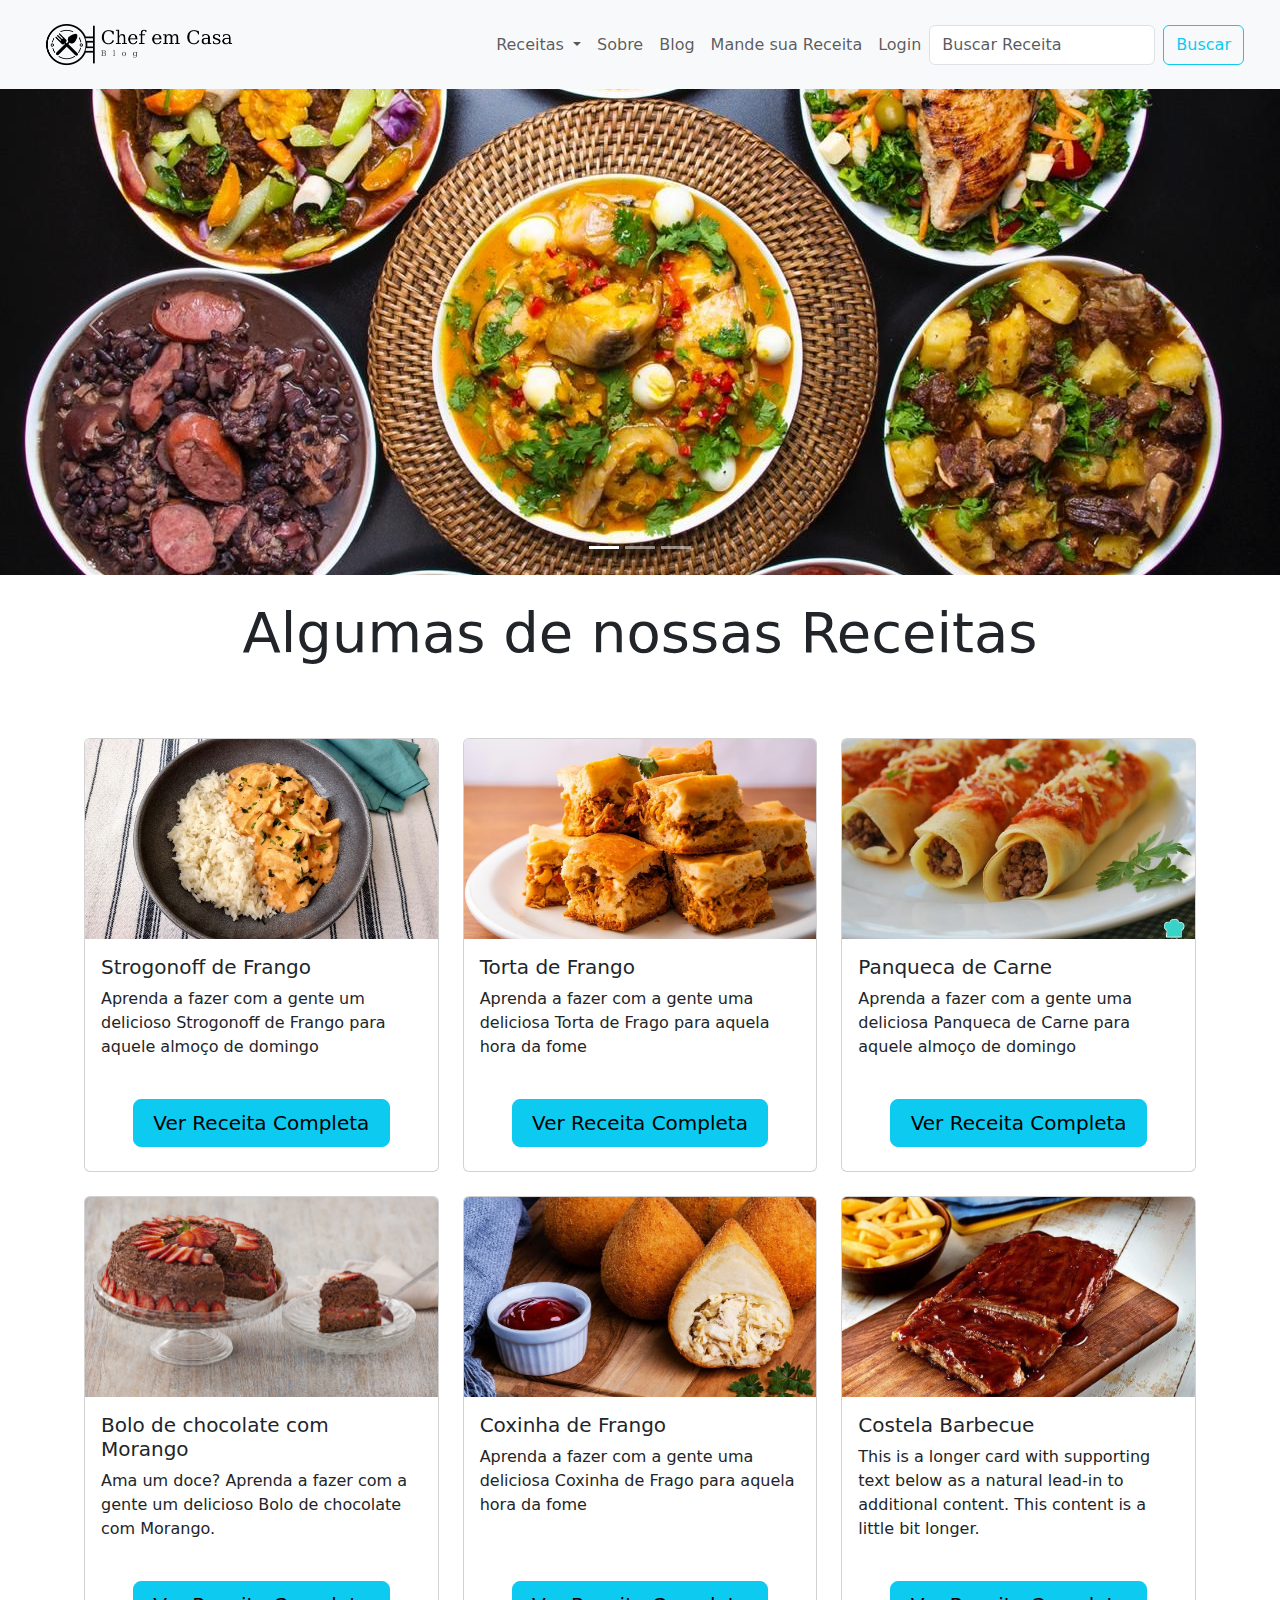
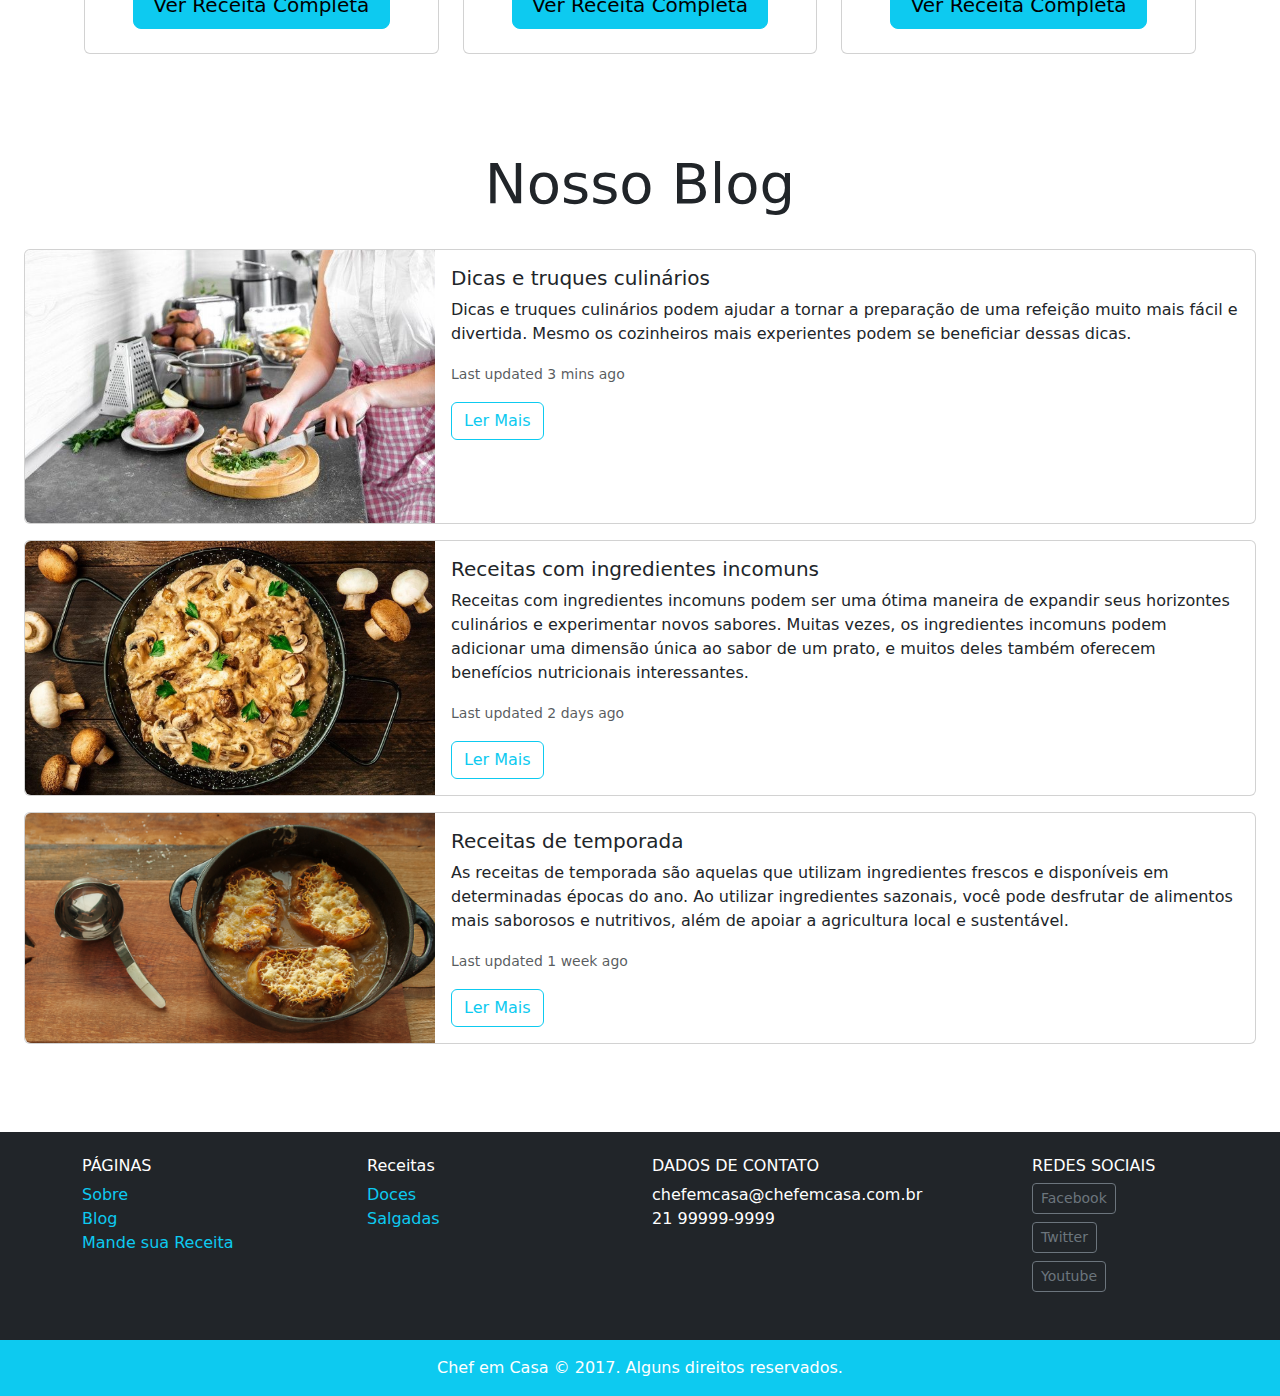
==== index.html @ a7943137 "first commit" ====
<!DOCTYPE html>
<html lang="pt-br">

<head>
  <meta charset="utf-8" />
  <meta name="viewport" content="width=device-width, initial-scale=1" />
  <title>Chef em Casa</title>
  <link rel="stylesheet" href="css/style.css" />
  <link rel="stylesheet" href="css/bootstrap.css" />
</head>

<body>
  <!--  Modal   -->
  <div class="modal" id="exampleModal" tabindex="-1" aria-labelledby="exampleModalLabel" aria-hidden="true">
    <div class="modal-dialog" role="document">
      <div class="modal-content">
        <div class="modal-header">
          <h5 class="modal-title" id="modalLoginTitulo">Entre na Sua Conta</h5>
          <button type="button" class="btn-close" data-bs-dismiss="modal" aria-label="Close">
            
          </button>
        </div>
        <div class="modal-body">
          <form>
            <div class="form-group">
              <label for="loginEmail">Email</label>
              <input type="email" class="form-control" id="loginEmail">
            </div>
            <div class="form-group">
              <label for="loginSenha">Senha</label>
              <input type="password" class="form-control" id="loginSenha">
            </div>
            <button type="submit" class="btn btn-info mt-3">Entrar na Conta</button>
            <button type="submit" class="btn btn-outline-info mt-3">Inscreva-se</button>
            <small class="form-text text-muted d-flex mt-2">Esqueceu a senha? <a href="#" class="px-1">Clique aqui</a>.</small>
          </form>
        </div>
      </div>
    </div>
  </div>
  <!-- Fecha Modal  -->
  <nav class="navbar navbar-expand-md navbar-light bg-light fixed-top py-3">
    <div class="container-fluid ">
      <a href="index.html" class="navbar-brand">
        <img src="img/Chef em Casa.png" alt="Caravan" />
      </a>

      <button class="navbar-toggler" type="button" data-bs-toggle="collapse" data-bs-target="#navbarSupportedContent" aria-controls="navbarSupportedContent" aria-expanded="false" aria-label="Toggle navigation">
        <span class="navbar-toggler-icon"></span>
      </button>

      <div class=" px-4 justify-content-end" id="navbarSupportedContent">
        <ul class="navbar-nav me-auto">
          <li class="nav-item dropdown">
            <a class="nav-link dropdown-toggle" href="#" role="button" data-bs-toggle="dropdown" aria-expanded="false">
              Receitas
            </a>
            <ul class="dropdown-menu">
              <li><a class="dropdown-item" href="doces.html">Doces</a></li>
              <li><a class="dropdown-item" href="salgado.html">Salgados</a></li>
            </ul>
          </li>
          <li class="nav-item">
            <a class="nav-link" href="sobre.html">Sobre</a>
          </li>
          <li class="nav-item">
            <a class="nav-link" href="blog.html">Blog</a>
          </li>
          <li class="nav-item">
            <a class="nav-link" href="mandesuareceita.html">Mande sua Receita</a>
          </li>
          <li class="nav-item">
            <a class="nav-link" href="#" data-bs-toggle="modal" data-bs-target="#exampleModal">Login</a>
          </li>
        </ul>
        <form class="d-flex" role="search">
          <input class="form-control me-2" type="search" placeholder="Buscar Receita" aria-label="Search">
          <button class="btn btn-outline-info" type="submit">Buscar</button>
        </form>
      </div>

    </div>
  </nav>

  <div id="carouselExampleCaptions" class="carousel slide">
    <div class="carousel-indicators">
      <button type="button" data-bs-target="#carouselExampleCaptions" data-bs-slide-to="0" class="active"
        aria-current="true" aria-label="Slide 1"></button>
      <button type="button" data-bs-target="#carouselExampleCaptions" data-bs-slide-to="1"
        aria-label="Slide 2"></button>
      <button type="button" data-bs-target="#carouselExampleCaptions" data-bs-slide-to="2"
        aria-label="Slide 3"></button>
    </div>
    <div class="carousel-inner">
      <div class="carousel-item active">
        <img src="img/img1.jpeg" class="d-block w-100" alt="...">
      </div>
      <div class="carousel-item">
        <img src="img/img2.jpg" class="d-block w-100" alt="...">
      </div>
      <div class="carousel-item">
        <img src="img/img3.jpg" class="d-block w-100" alt="...">
      </div>
    </div>
    <button class="carousel-control-prev" type="button" data-bs-target="#carouselExampleCaptions" data-bs-slide="prev">
      <span class="carousel-control-prev-icon" aria-hidden="true"></span>
      <span class="visually-hidden">Previous</span>
    </button>
    <button class="carousel-control-next" type="button" data-bs-target="#carouselExampleCaptions" data-bs-slide="next">
      <span class="carousel-control-next-icon" aria-hidden="true"></span>
      <span class="visually-hidden">Next</span>
    </button>
  </div>

  <main class="col-lg p-4 receitas">
    <h1 class="display-4">Algumas de nossas Receitas</h1>
    <div class="row row-cols-1 row-cols-md-3 g-4 m-5">
      <div class="col">
        <div class="card h-100">
          <img src="img/strogonoff.jpg" class="card-img-top" alt="...">
          <div class="card-body">
            <h5 class="card-title">Strogonoff de Frango</h5>
            <p class="card-text">Aprenda a fazer com a gente um delicioso Strogonoff de Frango para aquele almoço de
              domingo</p>
          </div>
          <a href="#" class="btn btn-info btn-lg my-4 mx-5">Ver Receita Completa</a>
        </div>
      </div>
      <div class="col">
        <div class="card h-100">
          <img src="img/torta.jpg" class="card-img-top" alt="...">
          <div class="card-body">
            <h5 class="card-title">Torta de Frango</h5>
            <p class="card-text">Aprenda a fazer com a gente uma deliciosa Torta de Frago para aquela hora da fome</p>
          </div>
          <a href="#" class="btn btn-info btn-lg my-4 mx-5">Ver Receita Completa</a>
        </div>
      </div>
      <div class="col">
        <div class="card h-100">
          <img src="img/panqueca.jpg" class="card-img-top" alt="...">
          <div class="card-body">
            <h5 class="card-title">Panqueca de Carne</h5>
            <p class="card-text">Aprenda a fazer com a gente uma deliciosa Panqueca de Carne para aquele almoço de
              domingo</p>
          </div>
          <a href="#" class="btn btn-info btn-lg my-4 mx-5">Ver Receita Completa</a>
        </div>
      </div>
      <div class="col">
        <div class="card h-100">
          <img src="img/bolo de chocolate.jpg" class="card-img-top" alt="...">
          <div class="card-body">
            <h5 class="card-title">Bolo de chocolate com Morango</h5>
            <p class="card-text">Ama um doce? Aprenda a fazer com a gente um delicioso Bolo de chocolate com Morango.
            </p>
          </div>
          <a href="#" class="btn btn-info btn-lg my-4 mx-5">Ver Receita Completa</a>
        </div>
      </div>
      <div class="col">
        <div class="card h-100">
          <img src="img/img3.jpg" class="card-img-top" alt="...">
          <div class="card-body">
            <h5 class="card-title">Coxinha de Frango</h5>
            <p class="card-text">Aprenda a fazer com a gente uma deliciosa Coxinha de Frago para aquela hora da fome</p>
          </div>
          <a href="#" class="btn btn-info btn-lg my-4 mx-5">Ver Receita Completa</a>
        </div>
      </div>
      <div class="col">
        <div class="card h-100">
          <img src="img/costela.jpg" class="card-img-top" alt="...">
          <div class="card-body">
            <h5 class="card-title">Costela Barbecue</h5>
            <p class="card-text">This is a longer card with supporting text below as a natural lead-in to additional
              content. This content is a little bit longer.</p>
          </div>
          <a href="#" class="btn btn-info btn-lg my-4 mx-5">Ver Receita Completa</a>
        </div>
      </div>
    </div>
  </main>

  <main class="col-lg p-4 blog">
    <h1 class="display-4 pb-4">Nosso Blog</h1>
    <div class="card mb-3">
      <div class="row g-0">
        <div class="col-md-4">
          <img src="img/receita3.jpg" class="img-fluid rounded-start" alt="...">
        </div>
        <div class="col-md-8">
          <div class="card-body">
            <h5 class="card-title">Dicas e truques culinários</h5>
            <p class="card-text">Dicas e truques culinários podem ajudar a tornar a preparação de uma refeição muito
              mais fácil e divertida. Mesmo os cozinheiros mais experientes podem se beneficiar dessas dicas. </p>
            <p class="card-text"><small class="text-body-secondary">Last updated 3 mins ago</small></p>
            <a href="blogCompleto.html" class="btn btn-outline-info">Ler Mais</a>
          </div>
        </div>
      </div>
    </div>

    <div class="card mb-3">
      <div class="row g-0">
        <div class="col-md-4">
          <img src="img/receita2.jpg" class="img-fluid rounded-start" alt="...">
        </div>
        <div class="col-md-8">
          <div class="card-body">
            <h5 class="card-title">Receitas com ingredientes incomuns</h5>
            <p class="card-text">Receitas com ingredientes incomuns podem ser uma ótima maneira de expandir seus
              horizontes culinários e experimentar novos sabores. Muitas vezes, os ingredientes incomuns podem adicionar
              uma dimensão única ao sabor de um prato, e muitos deles também oferecem benefícios nutricionais
              interessantes. </p>
            <p class="card-text"><small class="text-body-secondary">Last updated 2 days ago</small></p>
            <a href="#" class="btn btn-outline-info">Ler Mais</a>
          </div>
        </div>
      </div>
    </div>

    <div class="card mb-3">
      <div class="row g-0">
        <div class="col-md-4">
          <img src="img/receita1.jpg" class="img-fluid rounded-start" alt="...">
        </div>
        <div class="col-md-8">
          <div class="card-body">
            <h5 class="card-title">Receitas de temporada</h5>
            <p class="card-text">As receitas de temporada são aquelas que utilizam ingredientes frescos e disponíveis em
              determinadas épocas do ano. Ao utilizar ingredientes sazonais, você pode desfrutar de alimentos mais
              saborosos e nutritivos, além de apoiar a agricultura local e sustentável.</p>
            <p class="card-text"><small class="text-body-secondary">Last updated 1 week ago</small></p>
            <a href="#" class="btn btn-outline-info">Ler Mais</a>
          </div>
        </div>
      </div>
    </div>
  </main>


  <footer class="bg-dark text-white mt-5">
    <div class="container py-4">
      <div class="row">
        <div class="col-md-3 col-6">
          <h4 class="h6">PÁGINAS</h4>
          <ul class="list-unstyled">
            <li><a class="link-underline link-underline-opacity-0 link-info " href="#">Sobre</a></li>
            <li><a class="link-underline link-underline-opacity-0 link-info " href="#">Blog</a></li>
            <li><a class="link-underline link-underline-opacity-0 link-info " href="#">Mande sua Receita</a></li>
          </ul>
        </div>
        <div class="col-md-3 col-6">
          <h4 class="h6">Receitas</h4>
          <ul class="list-unstyled text-secondary">
            <li><a class="link-underline link-underline-opacity-0 link-info " href="#">Doces</a></li>
            <li><a class="link-underline link-underline-opacity-0 link-info " href="#">Salgadas</a></li>
          </ul>
        </div>
        <div class="col-md-4 ">
          <h4 class="h6">DADOS DE CONTATO</h4>
          <ul class="list-unstyled">
            <li>chefemcasa@chefemcasa.com.br</li>
            <li>21 99999-9999</li>
          </ul>
        </div>
        <div class="col-md-2">
          <h4 class="h6">REDES SOCIAIS</h4>
          <ul class="list-unstyled">
            <li><a class="btn btn-outline-secondary btn-sm btn-block mb-2" href="#"
                style="max-width: 140px">Facebook</a></li>
            <li><a class="btn btn-outline-secondary btn-sm btn-block mb-2" href="#" style="max-width: 140px">Twitter</a>
            </li>
            <li><a class="btn btn-outline-secondary btn-sm btn-block mb-2" href="#" style="max-width: 140px">Youtube</a>
            </li>
          </ul>
        </div>
      </div>
    </div>
    <div class="bg-info text-center py-3">
      <p class="mb-0">Chef em Casa © 2017. Alguns direitos reservados.</p>
    </div>
  </footer>

  <script src="js/script.js"></script>
  <script src="https://cdn.jsdelivr.net/npm/bootstrap@5.3.0-alpha3/dist/js/bootstrap.bundle.min.js"
    integrity="sha384-ENjdO4Dr2bkBIFxQpeoTz1HIcje39Wm4jDKdf19U8gI4ddQ3GYNS7NTKfAdVQSZe"
    crossorigin="anonymous"></script>
</body>

</html>
---- css/style.css ----
body{
  padding-top: 75px;
}

div .justify-content-end{
  display: flex;
  height: 100%;
  justify-content: end;
}

nav img{
  width: 250px;
}

.blog img{
  width: 100%;
  height: 100%;
  object-fit: cover;
}

.carousel-item img{
  height: 500px;
  object-fit: cover;
}

.receitas img{
  height: 200px;
  object-fit: cover;
}

h1{
  text-align: center;
}
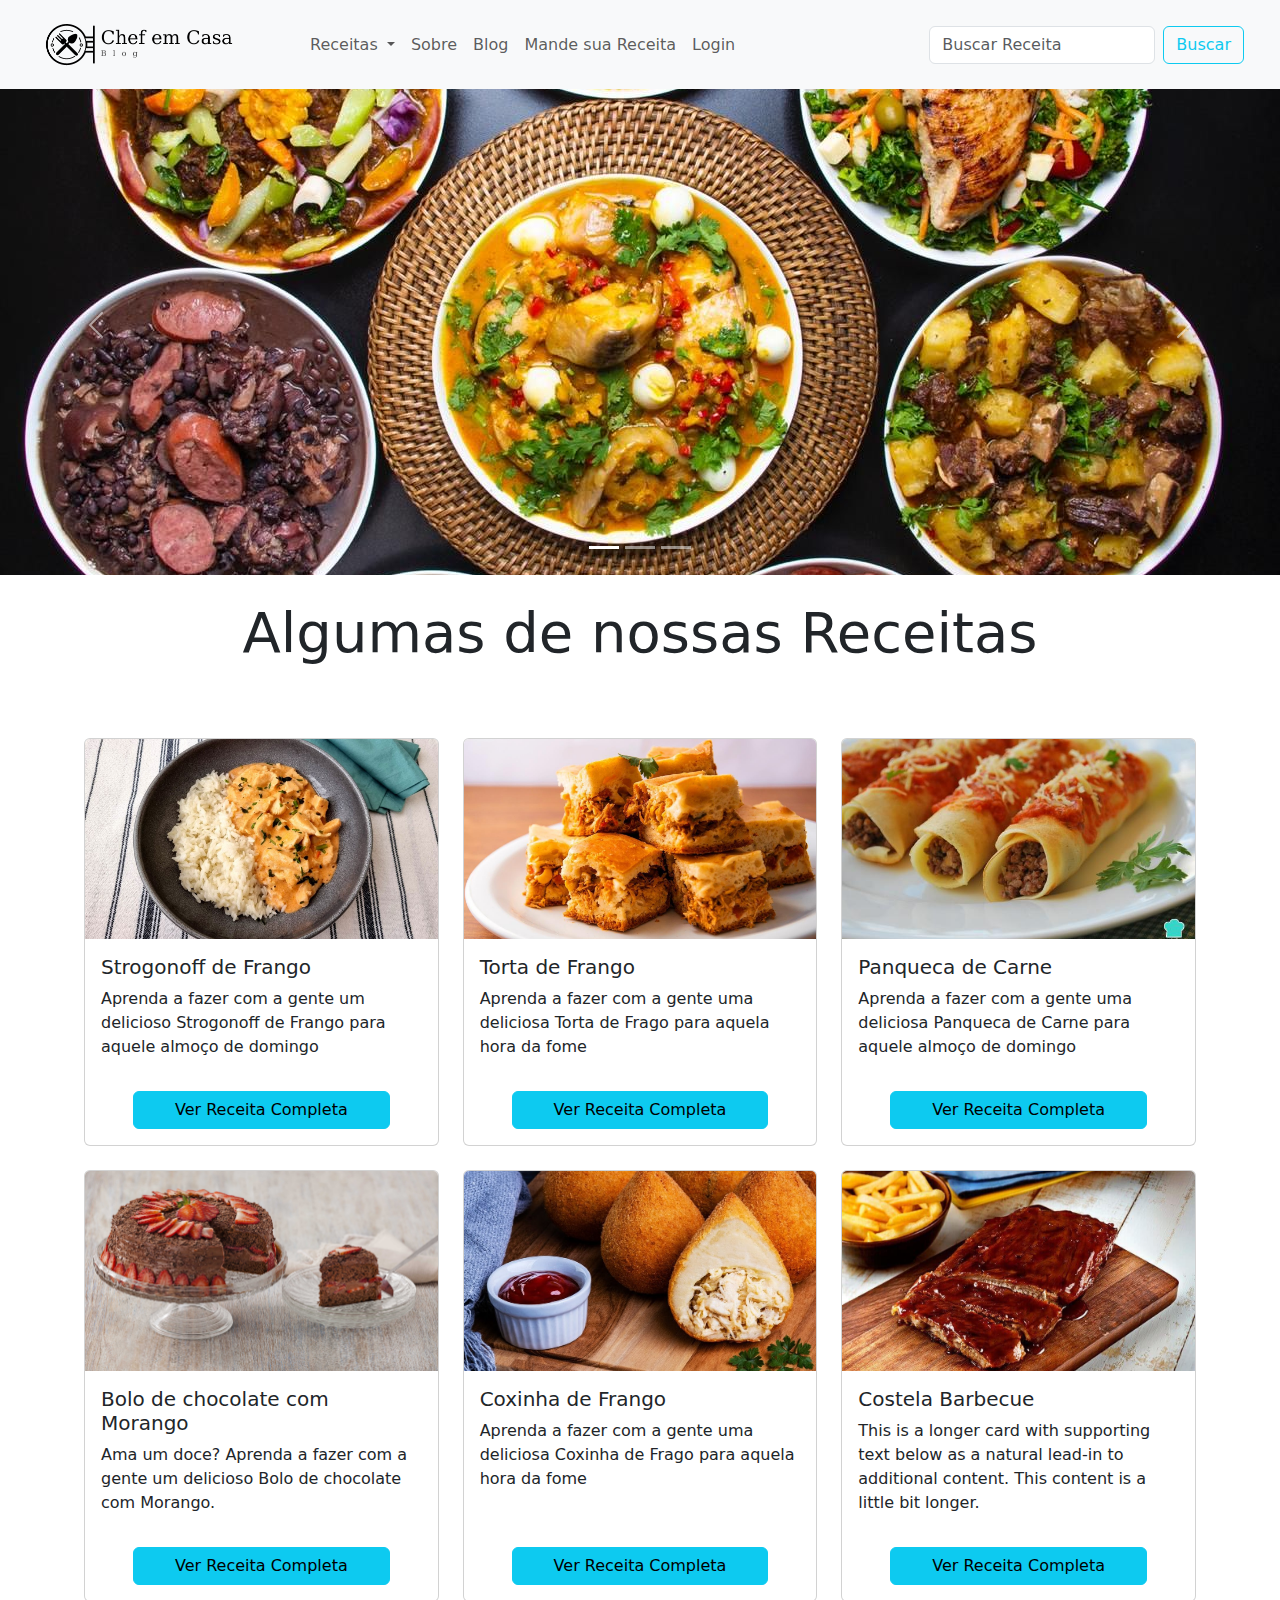
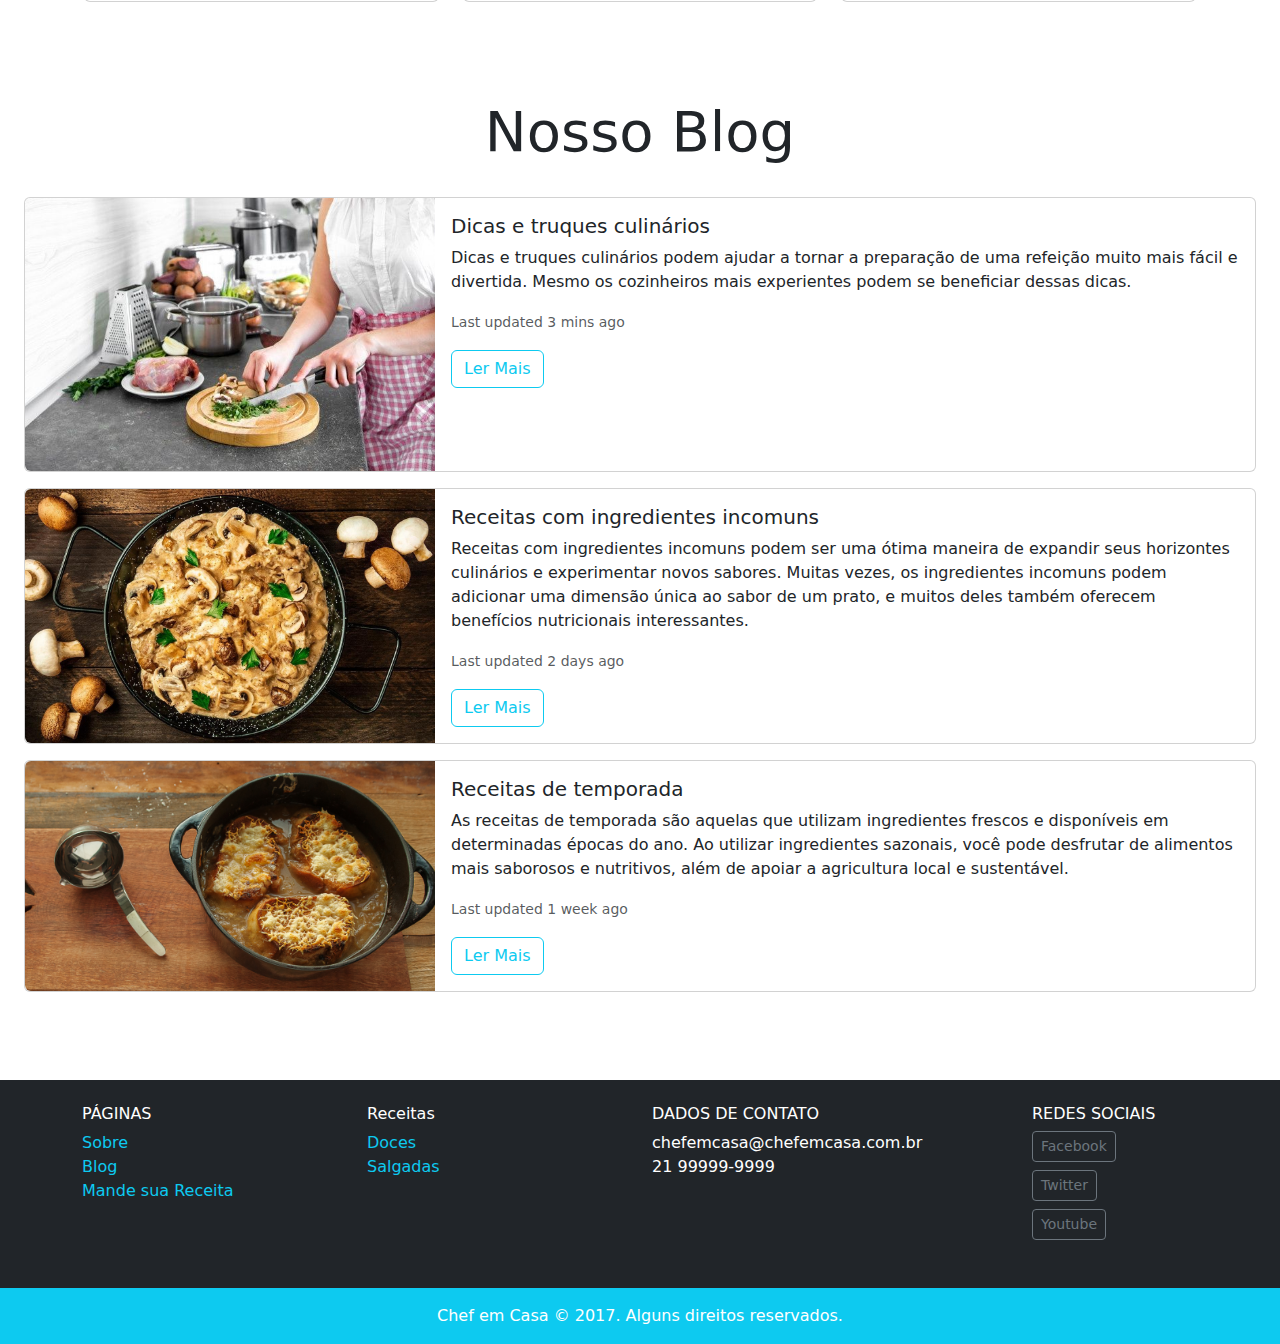
==== commit 3c21df7d: "ajustes" ====
--- a/index.html
+++ b/index.html
@@ -39,7 +39,7 @@
     </div>
   </div>
   <!-- Fecha Modal  -->
-  <nav class="navbar navbar-expand-md navbar-light bg-light fixed-top py-3">
+  <nav class="navbar navbar-expand-lg navbar-light bg-light fixed-top py-3">
     <div class="container-fluid ">
       <a href="index.html" class="navbar-brand">
         <img src="img/Chef em Casa.png" alt="Caravan" />
@@ -49,7 +49,7 @@
         <span class="navbar-toggler-icon"></span>
       </button>
 
-      <div class=" px-4 justify-content-end" id="navbarSupportedContent">
+      <div class=" px-4 collapse navbar-collapse" id="navbarSupportedContent">
         <ul class="navbar-nav me-auto">
           <li class="nav-item dropdown">
             <a class="nav-link dropdown-toggle" href="#" role="button" data-bs-toggle="dropdown" aria-expanded="false">
@@ -123,7 +123,7 @@
             <p class="card-text">Aprenda a fazer com a gente um delicioso Strogonoff de Frango para aquele almoço de
               domingo</p>
           </div>
-          <a href="#" class="btn btn-info btn-lg my-4 mx-5">Ver Receita Completa</a>
+          <a href="#" class="btn btn-info btn-md my-3 mx-5">Ver Receita Completa</a>
         </div>
       </div>
       <div class="col">
@@ -133,7 +133,7 @@
             <h5 class="card-title">Torta de Frango</h5>
             <p class="card-text">Aprenda a fazer com a gente uma deliciosa Torta de Frago para aquela hora da fome</p>
           </div>
-          <a href="#" class="btn btn-info btn-lg my-4 mx-5">Ver Receita Completa</a>
+          <a href="#" class="btn btn-info btn-md my-3 mx-5">Ver Receita Completa</a>
         </div>
       </div>
       <div class="col">
@@ -144,7 +144,7 @@
             <p class="card-text">Aprenda a fazer com a gente uma deliciosa Panqueca de Carne para aquele almoço de
               domingo</p>
           </div>
-          <a href="#" class="btn btn-info btn-lg my-4 mx-5">Ver Receita Completa</a>
+          <a href="#" class="btn btn-info btn-md my-3 mx-5">Ver Receita Completa</a>
         </div>
       </div>
       <div class="col">
@@ -155,7 +155,7 @@
             <p class="card-text">Ama um doce? Aprenda a fazer com a gente um delicioso Bolo de chocolate com Morango.
             </p>
           </div>
-          <a href="#" class="btn btn-info btn-lg my-4 mx-5">Ver Receita Completa</a>
+          <a href="#" class="btn btn-info btn-md my-3 mx-5">Ver Receita Completa</a>
         </div>
       </div>
       <div class="col">
@@ -165,7 +165,7 @@
             <h5 class="card-title">Coxinha de Frango</h5>
             <p class="card-text">Aprenda a fazer com a gente uma deliciosa Coxinha de Frago para aquela hora da fome</p>
           </div>
-          <a href="#" class="btn btn-info btn-lg my-4 mx-5">Ver Receita Completa</a>
+          <a href="#" class="btn btn-info btn-md my-3 mx-5">Ver Receita Completa</a>
         </div>
       </div>
       <div class="col">
@@ -176,7 +176,7 @@
             <p class="card-text">This is a longer card with supporting text below as a natural lead-in to additional
               content. This content is a little bit longer.</p>
           </div>
-          <a href="#" class="btn btn-info btn-lg my-4 mx-5">Ver Receita Completa</a>
+          <a href="#" class="btn btn-info btn-md my-3 mx-5">Ver Receita Completa</a>
         </div>
       </div>
     </div>
--- a/css/style.css
+++ b/css/style.css
@@ -1,11 +1,5 @@
 body{
   padding-top: 75px;
-}
-
-div .justify-content-end{
-  display: flex;
-  height: 100%;
-  justify-content: end;
 }
 
 nav img{
